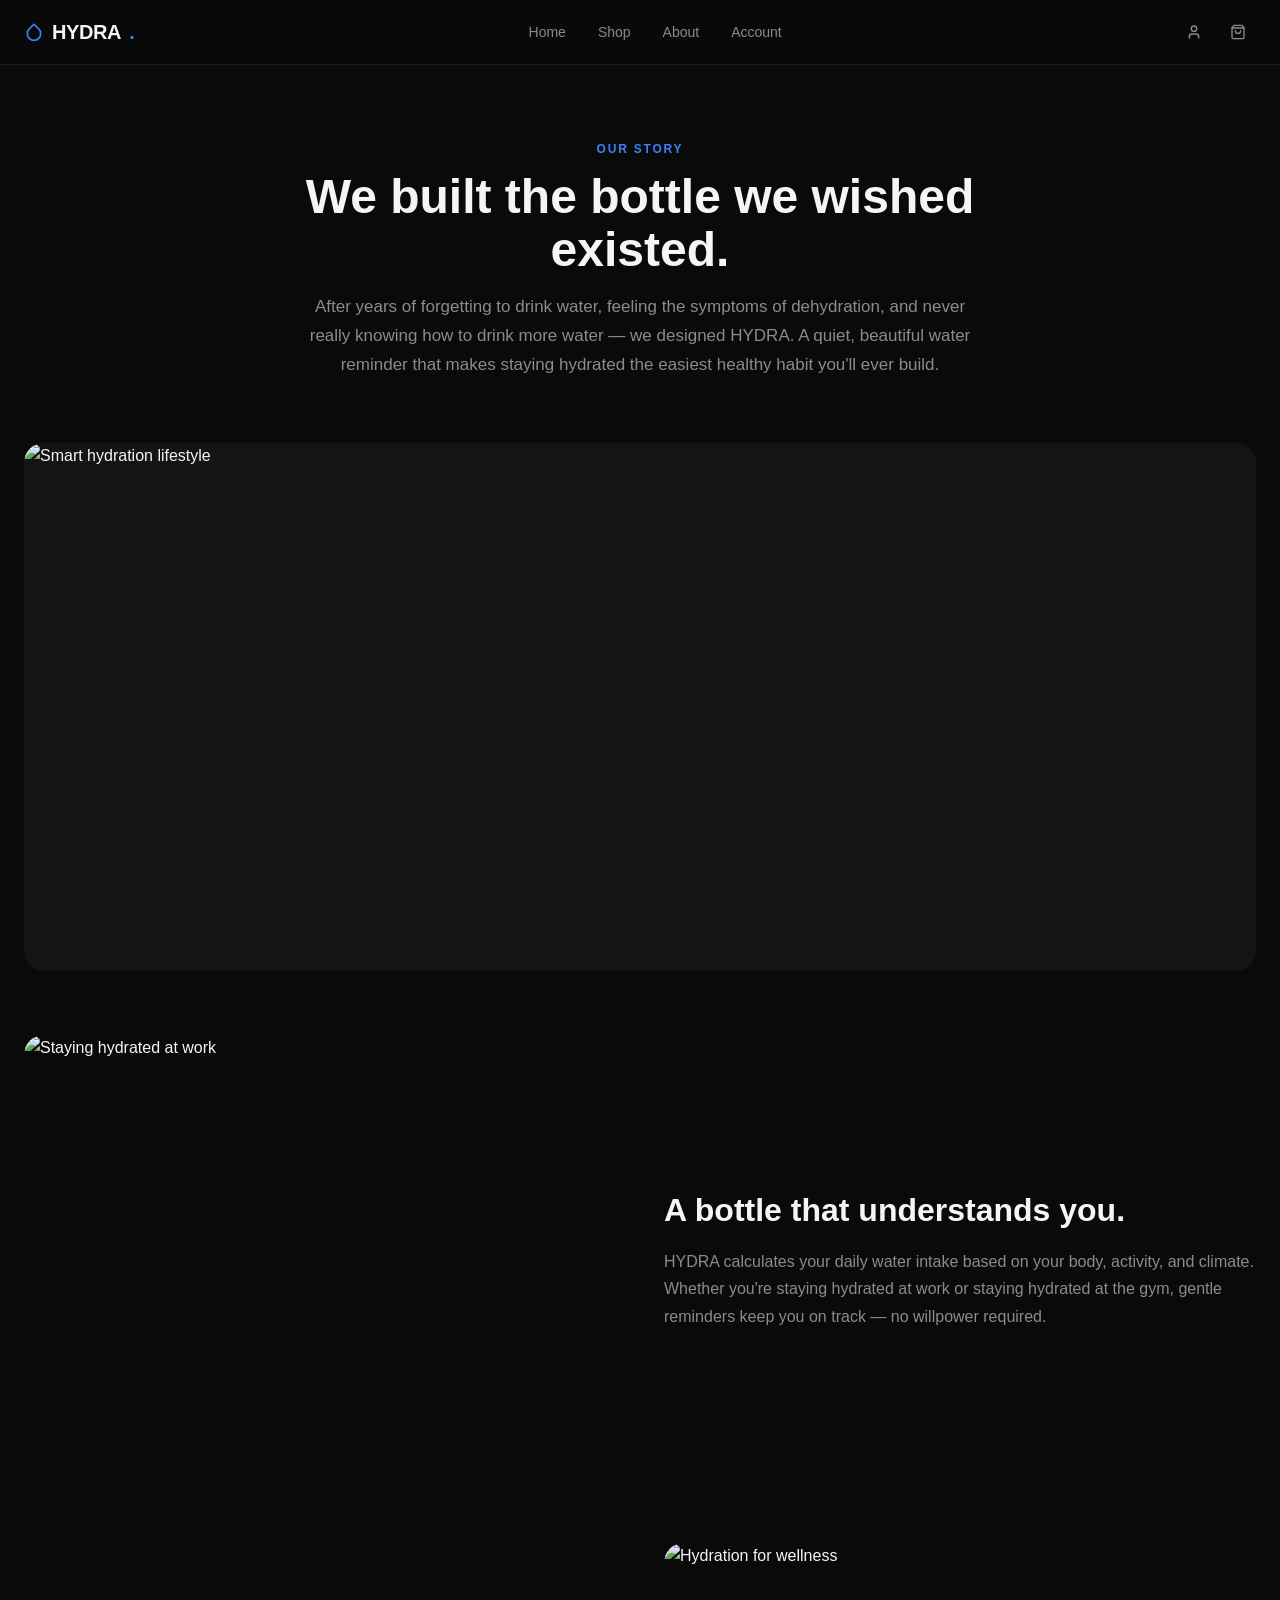
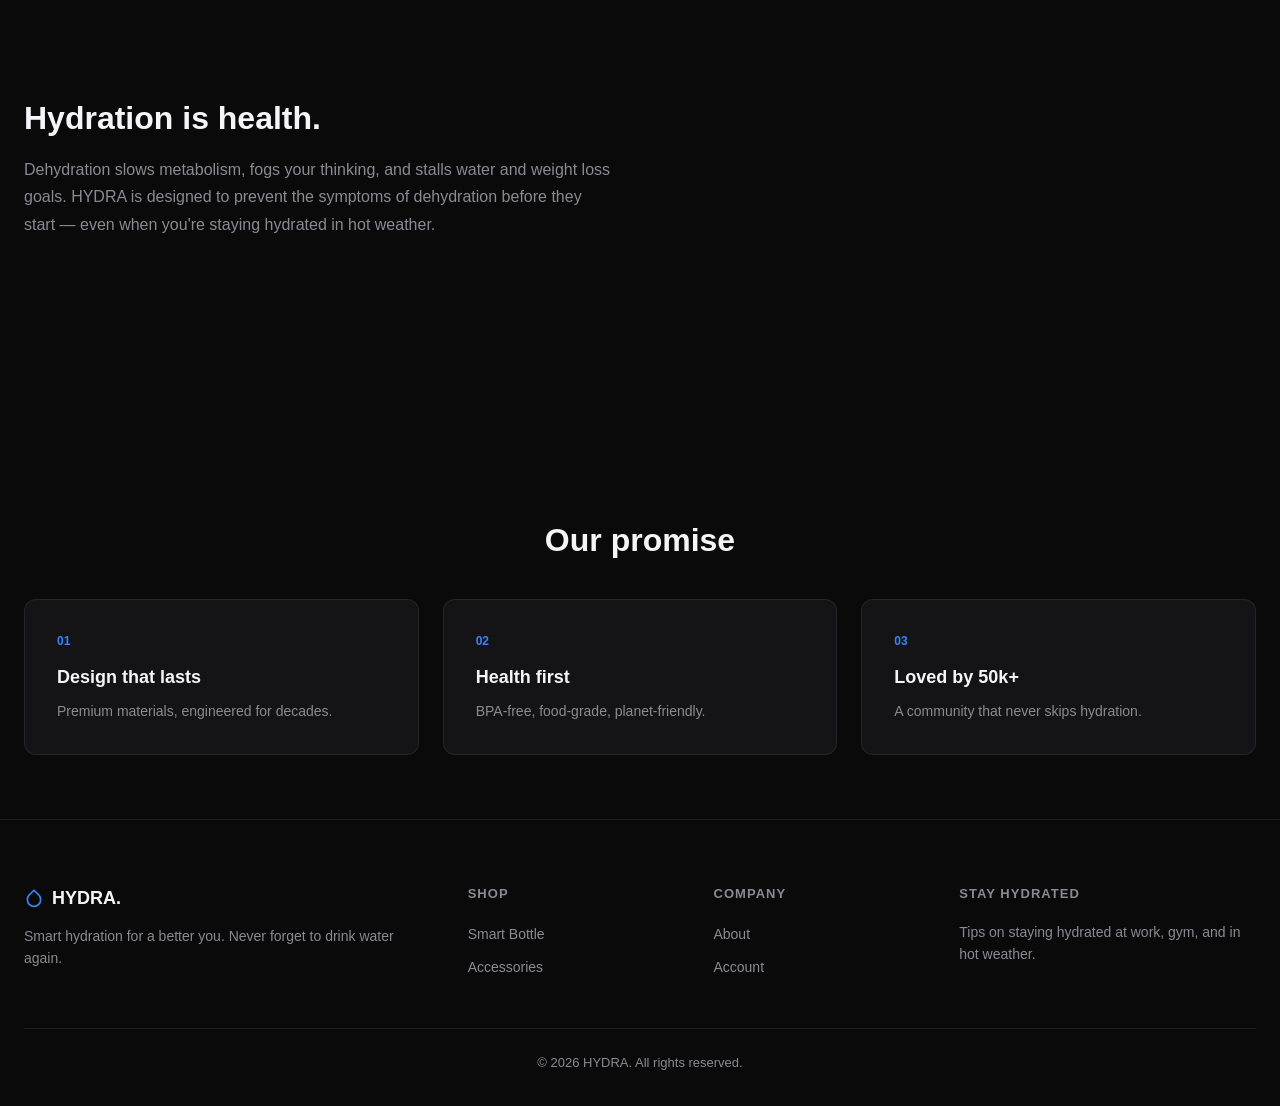
==== about.html @ 65dda7a4 "Add files via upload" ====
<!DOCTYPE html>
<html lang="en">
<head>
<meta charset="UTF-8">
<meta name="viewport" content="width=device-width, initial-scale=1.0">
<title>About HYDRA — Our Vision for Healthy Habits</title>
<meta name="description" content="HYDRA builds smart bottles that turn staying hydrated into an effortless healthy habit — from work to gym, in every climate.">
<link rel="stylesheet" href="styles.css">
</head>
<body>

<header class="site-header">
  <div class="nav-inner">
    <a href="index.html" class="brand">
      <svg width="20" height="20" viewBox="0 0 24 24" fill="none" stroke="currentColor" stroke-width="2" stroke-linecap="round" stroke-linejoin="round"><path d="M12 2.69 6.343 8.343a8 8 0 1 0 11.314 0z"/></svg>
      HYDRA<span class="dot">.</span>
    </a>
    <nav class="nav-links">
      <a href="index.html">Home</a>
      <a href="product.html">Shop</a>
      <a href="about.html">About</a>
      <a href="account.html">Account</a>
    </nav>
    <div class="nav-actions">
      <a href="account.html" class="icon-btn account-link" aria-label="Account">
        <svg width="16" height="16" viewBox="0 0 24 24" fill="none" stroke="currentColor" stroke-width="2" stroke-linecap="round" stroke-linejoin="round"><path d="M19 21v-2a4 4 0 0 0-4-4H9a4 4 0 0 0-4 4v2"/><circle cx="12" cy="7" r="4"/></svg>
      </a>
      <button class="icon-btn" data-open-cart aria-label="Cart">
        <svg width="16" height="16" viewBox="0 0 24 24" fill="none" stroke="currentColor" stroke-width="2" stroke-linecap="round" stroke-linejoin="round"><path d="M6 2 3 6v14a2 2 0 0 0 2 2h14a2 2 0 0 0 2-2V6l-3-4Z"/><path d="M3 6h18"/><path d="M16 10a4 4 0 0 1-8 0"/></svg>
        <span class="cart-badge" style="display:none;">0</span>
      </button>
      <button class="icon-btn mobile-menu-btn" aria-label="Menu">
        <svg width="16" height="16" viewBox="0 0 24 24" fill="none" stroke="currentColor" stroke-width="2" stroke-linecap="round" stroke-linejoin="round"><line x1="4" y1="6" x2="20" y2="6"/><line x1="4" y1="12" x2="20" y2="12"/><line x1="4" y1="18" x2="20" y2="18"/></svg>
      </button>
    </div>
  </div>
  <nav class="mobile-nav">
    <a href="index.html">Home</a>
    <a href="product.html">Shop</a>
    <a href="about.html">About</a>
    <a href="account.html">Account</a>
  </nav>
</header>

<section class="about-hero">
  <p class="eyebrow">Our Story</p>
  <h1>We built the bottle we wished existed.</h1>
  <p>After years of forgetting to drink water, feeling the symptoms of dehydration, and never really knowing how to drink more water — we designed HYDRA. A quiet, beautiful water reminder that makes staying hydrated the easiest healthy habit you'll ever build.</p>
</section>

<section class="about-banner">
  <div class="rounded-media aspect-21-9">
    <img src="C:\Users\hp\Desktop\images\banner.jpg.jpg" alt="Smart hydration lifestyle">
  </div>
</section>

<section class="about-split">
  <img src="C:\Users\hp\Desktop\images\intro.png" alt="Staying hydrated at work">
  <div>
    <h2>A bottle that understands you.</h2>
    <p>HYDRA calculates your daily water intake based on your body, activity, and climate. Whether you're staying hydrated at work or staying hydrated at the gym, gentle reminders keep you on track — no willpower required.</p>
  </div>
</section>

<section class="about-split reverse">
  <div class="img-col"><img src="C:\Users\hp\Desktop\images\lifestyle.jpg (2).jpg" alt="Hydration for wellness"></div>
  <div>
    <h2>Hydration is health.</h2>
    <p>Dehydration slows metabolism, fogs your thinking, and stalls water and weight loss goals. HYDRA is designed to prevent the symptoms of dehydration before they start — even when you're staying hydrated in hot weather.</p>
  </div>
</section>

<section class="promise-section">
  <h2>Our promise</h2>
  <div class="promise-grid">
    <div class="promise-card">
      <p class="num">01</p>
      <h3>Design that lasts</h3>
      <p>Premium materials, engineered for decades.</p>
    </div>
    <div class="promise-card">
      <p class="num">02</p>
      <h3>Health first</h3>
      <p>BPA-free, food-grade, planet-friendly.</p>
    </div>
    <div class="promise-card">
      <p class="num">03</p>
      <h3>Loved by 50k+</h3>
      <p>A community that never skips hydration.</p>
    </div>
  </div>
</section>

<footer class="site-footer">
  <div class="footer-grid">
    <div class="footer-col">
      <div class="footer-brand">
        <svg width="20" height="20" viewBox="0 0 24 24" fill="none" stroke="currentColor" stroke-width="2" stroke-linecap="round" stroke-linejoin="round"><path d="M12 2.69 6.343 8.343a8 8 0 1 0 11.314 0z"/></svg>
        HYDRA.
      </div>
      <p class="text-muted" style="font-size:0.875rem;">Smart hydration for a better you. Never forget to drink water again.</p>
    </div>
    <div class="footer-col">
      <h4>Shop</h4>
      <ul><li><a href="product.html">Smart Bottle</a></li><li><a href="product.html">Accessories</a></li></ul>
    </div>
    <div class="footer-col">
      <h4>Company</h4>
      <ul><li><a href="about.html">About</a></li><li><a href="account.html">Account</a></li></ul>
    </div>
    <div class="footer-col">
      <h4>Stay hydrated</h4>
      <p class="text-muted" style="font-size:0.875rem;">Tips on staying hydrated at work, gym, and in hot weather.</p>
    </div>
  </div>
  <div class="footer-bottom">© <span id="year"></span> HYDRA. All rights reserved.</div>
</footer>

<div class="overlay" data-close-cart></div>
<aside class="cart-drawer">
  <div class="cart-drawer-head">
    <h3>Your Cart</h3>
    <button class="icon-btn" data-close-cart aria-label="Close cart">
      <svg width="16" height="16" viewBox="0 0 24 24" fill="none" stroke="currentColor" stroke-width="2" stroke-linecap="round" stroke-linejoin="round"><line x1="18" y1="6" x2="6" y2="18"/><line x1="6" y1="6" x2="18" y2="18"/></svg>
    </button>
  </div>
  <div class="cart-items"></div>
  <div class="cart-footer" style="display:none;">
    <div class="cart-subtotal"><span>Subtotal</span><span>$0.00</span></div>
    <a href="checkout.html" class="btn btn-primary btn-block">Checkout</a>
  </div>
</aside>

<script src="main.js"></script>
<script>document.getElementById("year").textContent = new Date().getFullYear();</script>
</body>
</html>
---- styles.css ----
/* ============================================
   HYDRA — Design System
   ============================================ */

:root {
  --bg: #0a0a0b;
  --surface: #141416;
  --surface-2: #1c1c1f;
  --text: #f5f5f7;
  --text-muted: #8a8a93;
  --accent: #3b82f6;
  --accent-hover: #2563eb;
  --accent-glow: rgba(59, 130, 246, 0.25);
  --border: rgba(255,255,255,0.08);
  --radius: 12px;
  --radius-sm: 8px;
  --radius-lg: 20px;
  --shadow: 0 8px 32px rgba(0,0,0,0.4);
  --transition: 0.25s cubic-bezier(0.4,0,0.2,1);
  --font: -apple-system, BlinkMacSystemFont, "Segoe UI", Roboto, "Helvetica Neue", Arial, sans-serif;
}

* { margin: 0; padding: 0; box-sizing: border-box; }

html { scroll-behavior: smooth; }

body {
  font-family: var(--font);
  background: var(--bg);
  color: var(--text);
  line-height: 1.6;
  -webkit-font-smoothing: antialiased;
  overflow-x: hidden;
}

img { max-width: 100%; display: block; height: auto; }
a { color: inherit; text-decoration: none; }
button { font-family: inherit; cursor: pointer; border: none; background: none; color: inherit; }
ul { list-style: none; }

/* ============================================
   UTILITIES
   ============================================ */

.text-muted { color: var(--text-muted); }

.reveal {
  opacity: 0;
  transform: translateY(30px);
  transition: opacity 0.7s var(--transition), transform 0.7s var(--transition);
}
.reveal.visible {
  opacity: 1;
  transform: translateY(0);
}

/* ============================================
   HEADER & NAV
   ============================================ */

.site-header {
  position: fixed; top: 0; left: 0; right: 0; z-index: 100;
  background: rgba(10,10,11,0.75);
  backdrop-filter: blur(20px) saturate(1.2);
  -webkit-backdrop-filter: blur(20px) saturate(1.2);
  border-bottom: 1px solid var(--border);
}

.nav-inner {
  max-width: 1280px; margin: 0 auto;
  display: flex; align-items: center; justify-content: space-between;
  padding: 0 1.5rem; height: 64px;
}

.brand {
  display: flex; align-items: center; gap: 0.5rem;
  font-weight: 700; font-size: 1.25rem; letter-spacing: -0.02em;
  color: var(--text);
}
.brand svg { stroke: var(--accent); }
.brand .dot { color: var(--accent); }

.nav-links { display: flex; gap: 2rem; }
.nav-links a {
  font-size: 0.875rem; font-weight: 500; color: var(--text-muted);
  transition: color var(--transition);
}
.nav-links a:hover { color: var(--text); }

.nav-actions { display: flex; align-items: center; gap: 0.5rem; }

.icon-btn {
  width: 36px; height: 36px;
  display: flex; align-items: center; justify-content: center;
  border-radius: var(--radius-sm);
  color: var(--text-muted);
  transition: color var(--transition), background var(--transition);
  position: relative;
}
.icon-btn:hover { color: var(--text); background: var(--surface-2); }

.cart-badge {
  position: absolute; top: 2px; right: 2px;
  background: var(--accent); color: #fff;
  font-size: 0.625rem; font-weight: 700;
  width: 16px; height: 16px; border-radius: 50%;
  display: flex; align-items: center; justify-content: center;
}

.mobile-menu-btn { display: none; }

.mobile-nav {
  display: none;
  flex-direction: column;
  padding: 1rem 1.5rem;
  background: var(--surface);
  border-top: 1px solid var(--border);
  gap: 0.5rem;
}
.mobile-nav a {
  padding: 0.75rem 1rem; border-radius: var(--radius-sm);
  font-size: 0.9375rem; font-weight: 500; color: var(--text-muted);
  transition: background var(--transition), color var(--transition);
}
.mobile-nav a:hover { background: var(--surface-2); color: var(--text); }

/* ============================================
   BUTTONS
   ============================================ */

.btn {
  display: inline-flex; align-items: center; justify-content: center; gap: 0.5rem;
  padding: 0.75rem 1.5rem; border-radius: var(--radius);
  font-size: 0.9375rem; font-weight: 600;
  transition: all var(--transition);
}

.btn-primary {
  background: var(--accent); color: #fff;
  box-shadow: 0 0 0 0 var(--accent-glow);
}
.btn-primary:hover {
  background: var(--accent-hover);
  box-shadow: 0 0 20px var(--accent-glow);
  transform: translateY(-1px);
}
.btn-primary:disabled { opacity: 0.5; cursor: not-allowed; transform: none; }

.btn-outline {
  border: 1.5px solid var(--border);
  color: var(--text);
  background: transparent;
}
.btn-outline:hover { border-color: var(--text-muted); background: var(--surface); }

.btn-sm { padding: 0.5rem 1rem; font-size: 0.875rem; }
.btn-block { width: 100%; }

/* ============================================
   HERO
   ============================================ */

.hero {
  position: relative; min-height: 100vh;
  display: flex; align-items: center; justify-content: center;
  overflow: hidden;
}

.hero-media {
  position: absolute; inset: 0; z-index: 0;
}
.hero-media img {
  width: 100%; height: 100%; object-fit: cover;
  filter: brightness(0.45) saturate(0.9);
}

.hero-content {
  position: relative; z-index: 1;
  text-align: center; max-width: 680px;
  padding: 0 1.5rem;
}

.hero-badge {
  display: inline-flex; align-items: center; gap: 0.5rem;
  background: rgba(59,130,246,0.12);
  border: 1px solid rgba(59,130,246,0.2);
  color: var(--accent);
  font-size: 0.8125rem; font-weight: 600;
  padding: 0.4rem 0.9rem; border-radius: 100px;
  margin-bottom: 1.5rem;
}

.pulse-dot {
  width: 8px; height: 8px; border-radius: 50%;
  background: var(--accent);
  box-shadow: 0 0 8px var(--accent);
  animation: pulse 2s infinite;
}
@keyframes pulse {
  0%,100% { opacity: 1; transform: scale(1); }
  50% { opacity: 0.5; transform: scale(1.3); }
}

.hero-title {
  font-size: clamp(2.5rem, 6vw, 4.5rem);
  font-weight: 800; line-height: 1.05; letter-spacing: -0.03em;
  margin-bottom: 1.25rem;
}
.hero-title .grad {
  background: linear-gradient(135deg, #60a5fa, #a78bfa);
  -webkit-background-clip: text; -webkit-text-fill-color: transparent;
  background-clip: text;
}

.hero-sub {
  font-size: 1.125rem; color: var(--text-muted);
  max-width: 520px; margin: 0 auto 2rem;
  line-height: 1.7;
}

.hero-actions {
  display: flex; gap: 0.75rem; justify-content: center; flex-wrap: wrap;
}

.scroll-hint {
  position: absolute; bottom: 2rem; left: 50%; transform: translateX(-50%);
  font-size: 0.6875rem; font-weight: 600; letter-spacing: 0.15em;
  color: var(--text-muted); opacity: 0.6;
  animation: bounce 2s infinite;
}
@keyframes bounce {
  0%,100% { transform: translateX(-50%) translateY(0); }
  50% { transform: translateX(-50%) translateY(8px); }
}

/* ============================================
   SECTIONS
   ============================================ */

.section {
  max-width: 1280px; margin: 0 auto;
  padding: 6rem 1.5rem;
}

.eyebrow {
  font-size: 0.75rem; font-weight: 700; letter-spacing: 0.15em; text-transform: uppercase;
  color: var(--accent); margin-bottom: 0.75rem;
}

.h2 {
  font-size: clamp(1.75rem, 4vw, 2.75rem);
  font-weight: 700; line-height: 1.15; letter-spacing: -0.02em;
  margin-bottom: 1rem;
}

.body-text {
  font-size: 1.0625rem; color: var(--text-muted); line-height: 1.7;
  max-width: 540px;
}

.grid-2 {
  display: grid; grid-template-columns: 1fr 1fr; gap: 3rem; align-items: center;
}
.grid-3 {
  display: grid; grid-template-columns: repeat(3, 1fr); gap: 1.5rem;
}

.rounded-media {
  border-radius: var(--radius-lg); overflow: hidden;
  background: var(--surface);
}
.rounded-media img { width: 100%; height: 100%; object-fit: cover; }
.aspect-4-5 { aspect-ratio: 4/5; }
.aspect-5-4 { aspect-ratio: 5/4; }
.aspect-21-9 { aspect-ratio: 21/9; }

.media-card {
  border-radius: var(--radius-lg); overflow: hidden;
  background: var(--surface);
}
.media-card img { width: 100%; height: 100%; object-fit: cover; }

/* ============================================
   CHECK LIST
   ============================================ */

.check-list { margin-top: 1.5rem; display: flex; flex-direction: column; gap: 0.75rem; }
.check-list li {
  display: flex; align-items: center; gap: 0.75rem;
  font-size: 0.9375rem; color: var(--text-muted);
}
.bullet {
  width: 6px; height: 6px; border-radius: 50%;
  background: var(--accent); flex-shrink: 0;
}

/* ============================================
   FEATURE ROWS
   ============================================ */

.feature-row {
  display: flex; gap: 1rem; align-items: flex-start;
  padding: 1.25rem 0; border-bottom: 1px solid var(--border);
}
.feature-row:last-child { border-bottom: none; }
.feature-row h3 { font-size: 1rem; font-weight: 600; margin-bottom: 0.25rem; }
.feature-row p { font-size: 0.875rem; color: var(--text-muted); line-height: 1.6; }

.feature-icon {
  width: 40px; height: 40px; flex-shrink: 0;
  display: flex; align-items: center; justify-content: center;
  border-radius: var(--radius-sm);
  background: var(--surface-2); color: var(--accent);
}

/* ============================================
   WHY CHOOSE
   ============================================ */

.why-choose { background: var(--surface); border-radius: var(--radius-lg); padding: 2.5rem; }

.why-grid {
  display: grid; grid-template-columns: 220px 1fr; gap: 2rem; margin-top: 1.5rem;
}

.why-list { display: flex; flex-direction: column; gap: 0.5rem; }

.why-item {
  display: flex; align-items: center; gap: 0.75rem;
  padding: 0.875rem 1rem; border-radius: var(--radius-sm);
  font-size: 0.9375rem; font-weight: 500; color: var(--text-muted);
  transition: all var(--transition);
  text-align: left; width: 100%;
}
.why-item:hover { background: var(--surface-2); color: var(--text); }
.why-item.active { background: var(--surface-2); color: var(--text); box-shadow: inset 2px 0 0 var(--accent); }

.icon-wrap {
  width: 32px; height: 32px; border-radius: 8px;
  display: flex; align-items: center; justify-content: center;
  background: var(--bg); color: var(--accent);
}

.why-detail h3 { font-size: 1.25rem; font-weight: 700; margin-bottom: 0.5rem; }
.why-detail p { color: var(--text-muted); line-height: 1.6; margin-bottom: 1rem; }

.included {
  display: inline-flex; align-items: center; gap: 0.5rem;
  font-size: 0.8125rem; font-weight: 600; color: #22c55e;
  background: rgba(34,197,94,0.08); padding: 0.4rem 0.75rem; border-radius: 100px;
}

/* ============================================
   CHIPS
   ============================================ */

.chip-grid { display: flex; gap: 0.75rem; flex-wrap: wrap; margin-top: 1.5rem; }
.chip {
  display: inline-flex; align-items: center; gap: 0.5rem;
  padding: 0.5rem 1rem; border-radius: 100px;
  background: var(--surface); border: 1px solid var(--border);
  font-size: 0.875rem; font-weight: 500; color: var(--text-muted);
  transition: all var(--transition);
}
.chip:hover { border-color: var(--accent); color: var(--accent); }

/* ============================================
   PRODUCT CARDS
   ============================================ */

.section-head {
  display: flex; justify-content: space-between; align-items: flex-end;
  margin-bottom: 2rem;
}
.section-head a {
  font-size: 0.875rem; font-weight: 600; color: var(--accent);
  transition: opacity var(--transition);
}
.section-head a:hover { opacity: 0.8; }

.product-card { display: block; }
.product-card .media {
  position: relative; border-radius: var(--radius); overflow: hidden;
  background: var(--surface); aspect-ratio: 1;
  margin-bottom: 1rem;
}
.product-card .media img {
  width: 100%; height: 100%; object-fit: cover;
  transition: transform 0.6s var(--transition);
}
.product-card:hover .media img { transform: scale(1.05); }

.tag-badge {
  position: absolute; top: 0.75rem; left: 0.75rem;
  background: var(--accent); color: #fff;
  font-size: 0.6875rem; font-weight: 700;
  padding: 0.25rem 0.6rem; border-radius: 100px;
}

.product-meta {
  display: flex; justify-content: space-between; align-items: center;
}
.product-meta p:first-child { font-weight: 600; font-size: 0.9375rem; }
.product-meta p:last-child { color: var(--text-muted); font-weight: 500; }

/* ============================================
   TESTIMONIALS
   ============================================ */

.testi-head { text-align: center; margin-bottom: 3rem; }
.testi-head .stars { justify-content: center; margin-bottom: 1rem; }
.testi-head h2 { font-size: clamp(1.5rem, 3.5vw, 2.25rem); font-weight: 700; }

.stars { display: flex; gap: 0.25rem; color: #fbbf24; }
.stars svg { fill: currentColor; }

.testi-card {
  background: var(--surface); border-radius: var(--radius);
  padding: 1.75rem; border: 1px solid var(--border);
  transition: transform var(--transition), border-color var(--transition);
}
.testi-card:hover { transform: translateY(-4px); border-color: rgba(59,130,246,0.2); }
.testi-card .stars { margin-bottom: 1rem; }
.testi-card .quote {
  font-size: 0.9375rem; line-height: 1.7; color: var(--text-muted);
  margin-bottom: 1.25rem;
}
.testi-card .who .name { font-weight: 600; font-size: 0.875rem; }
.testi-card .who .role { font-size: 0.8125rem; color: var(--text-muted); }

/* ============================================
   CTA BOX
   ============================================ */

.cta-box {
  background: linear-gradient(135deg, var(--surface), var(--surface-2));
  border-radius: var(--radius-lg); padding: 4rem 2rem;
  text-align: center; border: 1px solid var(--border);
}
.cta-box h2 {
  font-size: clamp(1.75rem, 4vw, 2.75rem); font-weight: 700;
  margin-bottom: 0.75rem;
}
.cta-box p { color: var(--text-muted); margin-bottom: 1.75rem; }

/* ============================================
   QUICK BUY BAR
   ============================================ */

.quick-buy {
  position: fixed; bottom: 0; left: 0; right: 0; z-index: 90;
  background: rgba(10,10,11,0.9);
  backdrop-filter: blur(16px);
  -webkit-backdrop-filter: blur(16px);
  border-top: 1px solid var(--border);
  padding: 0.75rem 1.5rem;
  display: flex; align-items: center; justify-content: space-between; gap: 1rem;
  transform: translateY(100%);
  transition: transform 0.4s var(--transition);
}
.quick-buy.show { transform: translateY(0); }
.quick-buy img {
  width: 40px; height: 40px; border-radius: var(--radius-sm);
  object-fit: cover; background: var(--surface);
}
.quick-buy .info { flex: 1; }
.quick-buy .info p:first-child { font-weight: 600; font-size: 0.875rem; }
.quick-buy .info p:last-child { font-size: 0.8125rem; color: var(--text-muted); }

/* ============================================
   FOOTER
   ============================================ */

.site-footer {
  border-top: 1px solid var(--border);
  padding: 4rem 1.5rem 2rem;
  max-width: 1280px; margin: 0 auto;
}

.footer-grid {
  display: grid; grid-template-columns: 2fr 1fr 1fr 1.5fr; gap: 3rem;
  margin-bottom: 3rem;
}

.footer-brand {
  display: flex; align-items: center; gap: 0.5rem;
  font-weight: 700; font-size: 1.125rem; margin-bottom: 0.75rem;
}
.footer-brand svg { stroke: var(--accent); }

.footer-col h4 {
  font-size: 0.8125rem; font-weight: 700; letter-spacing: 0.08em; text-transform: uppercase;
  color: var(--text-muted); margin-bottom: 1rem;
}
.footer-col ul { display: flex; flex-direction: column; gap: 0.5rem; }
.footer-col a {
  font-size: 0.875rem; color: var(--text-muted);
  transition: color var(--transition);
}
.footer-col a:hover { color: var(--text); }

.footer-bottom {
  border-top: 1px solid var(--border); padding-top: 1.5rem;
  font-size: 0.8125rem; color: var(--text-muted); text-align: center;
}

/* ============================================
   CART DRAWER
   ============================================ */

.overlay {
  position: fixed; inset: 0; z-index: 140;
  background: rgba(0,0,0,0.6);
  opacity: 0; pointer-events: none;
  transition: opacity 0.3s;
}
.overlay.open { opacity: 1; pointer-events: auto; }

.cart-drawer {
  position: fixed; top: 0; right: 0; bottom: 0; z-index: 150;
  width: 100%; max-width: 420px;
  background: var(--bg);
  border-left: 1px solid var(--border);
  transform: translateX(100%);
  transition: transform 0.4s cubic-bezier(0.16,1,0.3,1);
  display: flex; flex-direction: column;
}
.cart-drawer.open { transform: translateX(0); }

.cart-drawer-head {
  display: flex; justify-content: space-between; align-items: center;
  padding: 1.25rem 1.5rem; border-bottom: 1px solid var(--border);
}
.cart-drawer-head h3 { font-size: 1.125rem; font-weight: 700; }

.cart-items {
  flex: 1; overflow-y: auto; padding: 1rem 1.5rem;
  display: flex; flex-direction: column; gap: 1rem;
}

.cart-item {
  display: flex; gap: 1rem; align-items: center;
  padding: 0.75rem; border-radius: var(--radius-sm);
  background: var(--surface); border: 1px solid var(--border);
}
.cart-item img {
  width: 56px; height: 56px; border-radius: var(--radius-sm);
  object-fit: cover; background: var(--surface-2);
}
.cart-item-body { flex: 1; min-width: 0; }
.cart-item-body p:first-child { font-weight: 600; font-size: 0.875rem; white-space: nowrap; overflow: hidden; text-overflow: ellipsis; }
.cart-item-body p:last-child { font-size: 0.75rem; color: var(--text-muted); }
.cart-item-qty {
  display: flex; align-items: center; gap: 0.5rem;
}
.cart-item-qty button {
  width: 28px; height: 28px; border-radius: 6px;
  background: var(--surface-2); color: var(--text-muted);
  font-size: 1rem; display: flex; align-items: center; justify-content: center;
  transition: all var(--transition);
}
.cart-item-qty button:hover { background: var(--accent); color: #fff; }
.cart-item-qty span { font-size: 0.875rem; font-weight: 600; min-width: 20px; text-align: center; }

.cart-item-remove {
  color: var(--text-muted); padding: 0.25rem;
  transition: color var(--transition);
}
.cart-item-remove:hover { color: #ef4444; }

.cart-empty {
  text-align: center; padding: 3rem 1rem; color: var(--text-muted);
}
.cart-empty a { color: var(--accent); font-weight: 600; }

.cart-footer {
  padding: 1.25rem 1.5rem; border-top: 1px solid var(--border);
}

.cart-subtotal {
  display: flex; justify-content: space-between; align-items: center;
  margin-bottom: 1rem; font-weight: 600;
}
.cart-subtotal span:last-child { font-size: 1.125rem; }

/* ============================================
   PRODUCT PAGE (PDP)
   ============================================ */

.product-page { padding-top: 80px; max-width: 1280px; margin: 0 auto; padding: 80px 1.5rem 4rem; }

.product-layout {
  display: grid; grid-template-columns: 1.1fr 1fr; gap: 3rem;
}

.gallery-main {
  border-radius: var(--radius-lg); overflow: hidden;
  background: var(--surface); aspect-ratio: 1;
  margin-bottom: 1rem;
}
.gallery-main img {
  width: 100%; height: 100%; object-fit: cover;
}

.gallery-thumbs {
  display: grid; grid-template-columns: repeat(4, 1fr); gap: 0.75rem;
}
.gallery-thumbs button {
  border-radius: var(--radius-sm); overflow: hidden;
  background: var(--surface); aspect-ratio: 1;
  border: 2px solid transparent;
  transition: border-color var(--transition);
  padding: 0;
}
.gallery-thumbs button.active { border-color: var(--accent); }
.gallery-thumbs button img { width: 100%; height: 100%; object-fit: cover; }

.pdp-rating { display: flex; align-items: center; gap: 0.5rem; margin-bottom: 0.75rem; }
.pdp-title { font-size: clamp(1.75rem, 3vw, 2.5rem); font-weight: 800; margin-bottom: 0.25rem; }
.pdp-tagline { color: var(--text-muted); margin-bottom: 1rem; }
.pdp-price { font-size: 1.75rem; font-weight: 700; margin-bottom: 1.25rem; }
.pdp-price .was {
  font-size: 1.125rem; color: var(--text-muted); text-decoration: line-through;
  margin-left: 0.5rem; font-weight: 500;
}
.pdp-desc { color: var(--text-muted); line-height: 1.7; margin-bottom: 1.5rem; }

.option-group { margin-bottom: 1.25rem; }
.option-label { font-size: 0.8125rem; font-weight: 600; color: var(--text-muted); margin-bottom: 0.5rem; }

.pill-group { display: flex; gap: 0.5rem; flex-wrap: wrap; }
.pill {
  padding: 0.5rem 1rem; border-radius: 100px;
  border: 1.5px solid var(--border); background: transparent;
  font-size: 0.875rem; font-weight: 500; color: var(--text-muted);
  transition: all var(--transition);
}
.pill:hover { border-color: var(--text-muted); color: var(--text); }
.pill.active { border-color: var(--accent); color: var(--accent); background: rgba(59,130,246,0.08); }

.pdp-add-btn { margin: 1rem 0 1.5rem; }

.perk-grid {
  display: grid; grid-template-columns: repeat(3, 1fr); gap: 0.75rem;
  margin-bottom: 2rem;
}
.perk {
  display: flex; align-items: center; gap: 0.5rem;
  font-size: 0.8125rem; color: var(--text-muted);
}
.perk svg { color: var(--accent); flex-shrink: 0; }

/* Specs */
.spec-list { border-top: 1px solid var(--border); }
.spec-item { border-bottom: 1px solid var(--border); }
.spec-trigger {
  display: flex; justify-content: space-between; align-items: center;
  width: 100%; padding: 1rem 0;
  font-size: 0.9375rem; font-weight: 600;
  transition: color var(--transition);
}
.spec-trigger:hover { color: var(--accent); }
.spec-trigger svg { transition: transform var(--transition); }
.spec-item.open .spec-trigger svg { transform: rotate(180deg); }

.spec-panel {
  display: grid; grid-template-rows: 0fr;
  transition: grid-template-rows 0.3s ease;
}
.spec-item.open .spec-panel { grid-template-rows: 1fr; }
.spec-panel-inner { overflow: hidden; padding-bottom: 1rem; }
.spec-panel-inner ul { display: flex; flex-direction: column; gap: 0.5rem; }
.spec-panel-inner li {
  display: flex; align-items: center; gap: 0.5rem;
  font-size: 0.875rem; color: var(--text-muted);
}
.spec-panel-inner li svg { color: #22c55e; flex-shrink: 0; }
.spec-panel-inner dl { display: grid; grid-template-columns: 120px 1fr; gap: 0.5rem 1rem; }
.spec-panel-inner dt { font-size: 0.8125rem; }
.spec-panel-inner dd { font-size: 0.875rem; font-weight: 500; }
.spec-panel-inner p { font-size: 0.875rem; color: var(--text-muted); line-height: 1.6; }

/* Sticky bar */
.sticky-bar {
  position: fixed; bottom: 0; left: 0; right: 0; z-index: 90;
  background: rgba(10,10,11,0.92);
  backdrop-filter: blur(16px);
  -webkit-backdrop-filter: blur(16px);
  border-top: 1px solid var(--border);
  transform: translateY(100%);
  transition: transform 0.4s var(--transition);
}
.sticky-bar.show { transform: translateY(0); }
.sticky-bar-inner {
  max-width: 1280px; margin: 0 auto;
  display: flex; align-items: center; justify-content: space-between;
  padding: 0.75rem 1.5rem; gap: 1rem;
}
.sticky-bar-left { display: flex; align-items: center; gap: 0.75rem; }
.sticky-bar-left img { width: 40px; height: 40px; border-radius: var(--radius-sm); object-fit: cover; }
.sticky-bar-left p:first-child { font-weight: 600; font-size: 0.875rem; }
.sticky-bar-left p:last-child { font-size: 0.8125rem; color: var(--text-muted); }

/* ============================================
   ABOUT PAGE
   ============================================ */

.about-hero {
  padding: 140px 1.5rem 4rem; max-width: 720px; margin: 0 auto;
  text-align: center;
}
.about-hero h1 {
  font-size: clamp(2rem, 5vw, 3rem); font-weight: 800;
  line-height: 1.1; margin-bottom: 1rem;
}
.about-hero > p:last-child { color: var(--text-muted); font-size: 1.0625rem; line-height: 1.7; }

.about-banner { max-width: 1280px; margin: 0 auto; padding: 0 1.5rem 4rem; }

.about-split {
  max-width: 1280px; margin: 0 auto; padding: 0 1.5rem 4rem;
  display: grid; grid-template-columns: 1fr 1fr; gap: 3rem; align-items: center;
}
.about-split img { border-radius: var(--radius-lg); width: 100%; aspect-ratio: 4/3; object-fit: cover; }
.about-split h2 { font-size: clamp(1.5rem, 3vw, 2rem); font-weight: 700; margin-bottom: 0.75rem; }
.about-split p { color: var(--text-muted); line-height: 1.7; }
.about-split.reverse { direction: rtl; }
.about-split.reverse > * { direction: ltr; }

.promise-section { max-width: 1280px; margin: 0 auto; padding: 4rem 1.5rem; }
.promise-section h2 { font-size: clamp(1.5rem, 3vw, 2rem); font-weight: 700; margin-bottom: 2rem; text-align: center; }

.promise-grid {
  display: grid; grid-template-columns: repeat(3, 1fr); gap: 1.5rem;
}
.promise-card {
  background: var(--surface); border-radius: var(--radius);
  padding: 2rem; border: 1px solid var(--border);
  transition: transform var(--transition), border-color var(--transition);
}
.promise-card:hover { transform: translateY(-4px); border-color: rgba(59,130,246,0.2); }
.promise-card .num { font-size: 0.75rem; font-weight: 700; color: var(--accent); margin-bottom: 0.75rem; }
.promise-card h3 { font-size: 1.125rem; font-weight: 700; margin-bottom: 0.5rem; }
.promise-card p { font-size: 0.875rem; color: var(--text-muted); line-height: 1.6; }

/* ============================================
   ACCOUNT PAGE
   ============================================ */

.account-page { padding: 100px 1.5rem 4rem; max-width: 960px; margin: 0 auto; }

.account-head {
  display: flex; justify-content: space-between; align-items: flex-end;
  margin-bottom: 2rem;
}
.account-head h1 { font-size: clamp(1.5rem, 3vw, 2rem); font-weight: 700; }
.member-since { font-size: 0.8125rem; color: var(--text-muted); }

.stat-grid {
  display: grid; grid-template-columns: repeat(4, 1fr); gap: 1rem;
  margin-bottom: 2.5rem;
}
.stat-card {
  background: var(--surface); border-radius: var(--radius);
  padding: 1.25rem; border: 1px solid var(--border);
  transition: border-color var(--transition);
}
.stat-card:hover { border-color: rgba(59,130,246,0.2); }
.stat-card svg { color: var(--accent); margin-bottom: 0.75rem; }
.stat-card .label { font-size: 0.75rem; color: var(--text-muted); margin-bottom: 0.25rem; }
.stat-card .value { font-size: 1.5rem; font-weight: 700; }

.account-grid {
  display: grid; grid-template-columns: 2fr 1fr; gap: 2rem;
}
.account-grid > div:first-child h2 { font-size: 1.125rem; font-weight: 700; margin-bottom: 1rem; }

.orders-table { display: flex; flex-direction: column; gap: 0.75rem; }
.order-item {
  display: grid; grid-template-columns: 2fr 1fr 1fr auto; gap: 1rem;
  align-items: center; padding: 1rem 1.25rem;
  background: var(--surface); border-radius: var(--radius-sm);
  border: 1px solid var(--border);
}
.order-item .item-name { font-weight: 600; font-size: 0.875rem; }
.order-item .item-id { font-size: 0.75rem; color: var(--text-muted); }
.order-item .item-date { font-size: 0.8125rem; color: var(--text-muted); }
.order-item .item-status {
  font-size: 0.75rem; font-weight: 600;
  background: rgba(34,197,94,0.1); color: #22c55e;
  padding: 0.25rem 0.6rem; border-radius: 100px; text-align: center;
}
.order-item .item-total { font-weight: 700; font-size: 0.9375rem; text-align: right; }

.hydration-aside {
  background: var(--surface); border-radius: var(--radius);
  padding: 1.5rem; border: 1px solid var(--border);
  position: sticky; top: 100px;
}
.hydration-aside h3 { font-size: 1rem; font-weight: 700; margin-bottom: 0.25rem; }
.hydration-aside > p { font-size: 0.8125rem; color: var(--text-muted); margin-bottom: 1.25rem; }

.hydration-value { margin-bottom: 1rem; }
.hydration-value .num { font-size: 2.5rem; font-weight: 800; color: var(--accent); }
.hydration-value .unit { font-size: 0.875rem; color: var(--text-muted); margin-left: 0.25rem; }

.progress-track {
  width: 100%; height: 6px; border-radius: 100px;
  background: var(--surface-2); overflow: hidden; margin-bottom: 0.75rem;
}
.progress-fill {
  height: 100%; width: 72%; border-radius: 100px;
  background: linear-gradient(90deg, var(--accent), #a78bfa);
}
.progress-label { font-size: 0.8125rem; color: var(--text-muted); }

/* ============================================
   CHECKOUT PAGE
   ============================================ */

.checkout-page { padding: 100px 1.5rem 4rem; max-width: 1100px; margin: 0 auto; }

.checkout-layout {
  display: grid; grid-template-columns: 1.2fr 0.8fr; gap: 3rem;
}

.form-section { margin-bottom: 2rem; }
.form-section h2 {
  font-size: 1.125rem; font-weight: 700; margin-bottom: 1rem;
  display: flex; align-items: center; gap: 0.5rem;
}
.form-section h2 .lock { color: var(--text-muted); }

.form-grid { display: flex; flex-direction: column; gap: 1rem; }

.field { display: flex; flex-direction: column; gap: 0.375rem; }
.field span { font-size: 0.8125rem; font-weight: 500; color: var(--text-muted); }
.field input {
  padding: 0.75rem 1rem; border-radius: var(--radius-sm);
  border: 1.5px solid var(--border); background: var(--surface);
  color: var(--text); font-size: 0.9375rem;
  transition: border-color var(--transition), box-shadow var(--transition);
}
.field input:focus {
  outline: none; border-color: var(--accent);
  box-shadow: 0 0 0 3px var(--accent-glow);
}
.field input::placeholder { color: var(--text-muted); opacity: 0.5; }

.form-row-2 { display: grid; grid-template-columns: 1fr 1fr; gap: 1rem; }
.form-row-3 { display: grid; grid-template-columns: 1fr 1fr 1fr; gap: 1rem; }

.order-summary {
  background: var(--surface); border-radius: var(--radius);
  padding: 1.5rem; border: 1px solid var(--border);
  position: sticky; top: 100px; height: fit-content;
}
.order-summary h3 { font-size: 1rem; font-weight: 700; margin-bottom: 1rem; }
.order-summary .empty { font-size: 0.875rem; color: var(--text-muted); }
.order-summary .empty a { color: var(--accent); font-weight: 600; }

.order-row {
  display: flex; gap: 0.75rem; align-items: center;
  padding: 0.75rem 0; border-bottom: 1px solid var(--border);
}
.order-row:last-of-type { border-bottom: none; }
.order-row img { width: 48px; height: 48px; border-radius: var(--radius-sm); object-fit: cover; }
.order-row-body { flex: 1; }
.order-row-body p:first-child { font-weight: 600; font-size: 0.875rem; }
.order-row-body p:last-child { font-size: 0.75rem; color: var(--text-muted); }
.order-row-price { font-weight: 700; font-size: 0.9375rem; }

.summary-totals { margin-top: 1rem; padding-top: 1rem; border-top: 1px solid var(--border); }
.summary-row { display: flex; justify-content: space-between; font-size: 0.875rem; color: var(--text-muted); margin-bottom: 0.5rem; }
.summary-row.bold { font-weight: 700; color: var(--text); font-size: 1rem; margin-top: 0.5rem; padding-top: 0.5rem; border-top: 1px solid var(--border); }

.order-confirmed {
  min-height: 60vh; display: flex; flex-direction: column;
  align-items: center; justify-content: center; text-align: center;
  padding: 6rem 1.5rem;
}
.check-circle {
  width: 72px; height: 72px; border-radius: 50%;
  background: rgba(34,197,94,0.1); color: #22c55e;
  display: flex; align-items: center; justify-content: center;
  margin-bottom: 1.5rem;
}
.order-confirmed h1 { font-size: clamp(1.75rem, 4vw, 2.5rem); font-weight: 700; margin-bottom: 0.75rem; }
.order-confirmed p { color: var(--text-muted); max-width: 400px; margin-bottom: 2rem; }

/* ============================================
   RESPONSIVE
   ============================================ */

@media (max-width: 1024px) {
  .product-layout { grid-template-columns: 1fr; }
  .checkout-layout { grid-template-columns: 1fr; }
  .account-grid { grid-template-columns: 1fr; }
  .why-grid { grid-template-columns: 1fr; }
  .promise-grid { grid-template-columns: 1fr; }
  .footer-grid { grid-template-columns: 1fr 1fr; gap: 2rem; }
}

@media (max-width: 768px) {
  .nav-links { display: none; }
  .mobile-menu-btn { display: flex; }
  .mobile-nav.open { display: flex; }

  .grid-2 { grid-template-columns: 1fr; gap: 2rem; }
  .grid-3 { grid-template-columns: 1fr; }
  .section { padding: 4rem 1rem; }

  .hero-actions { flex-direction: column; align-items: center; }
  .hero-actions .btn { width: 100%; max-width: 280px; }

  .stat-grid { grid-template-columns: repeat(2, 1fr); }
  .order-item { grid-template-columns: 1fr; gap: 0.5rem; }
  .form-row-2, .form-row-3 { grid-template-columns: 1fr; }

  .about-split { grid-template-columns: 1fr; }
  .about-split.reverse { direction: ltr; }

  .footer-grid { grid-template-columns: 1fr; gap: 1.5rem; }
  .cart-drawer { max-width: 100%; }
}

/* Toast notification */
.toast {
  position: fixed; bottom: 100px; left: 50%; transform: translateX(-50%) translateY(20px);
  background: var(--surface-2); color: var(--text);
  padding: 0.875rem 1.5rem; border-radius: var(--radius);
  border: 1px solid var(--border); box-shadow: var(--shadow);
  font-size: 0.875rem; font-weight: 500;
  opacity: 0; pointer-events: none;
  transition: all 0.4s cubic-bezier(0.16,1,0.3,1);
  z-index: 200; display: flex; align-items: center; gap: 0.5rem;
}
.toast.show { opacity: 1; transform: translateX(-50%) translateY(0); }
.toast svg { color: #22c55e; }
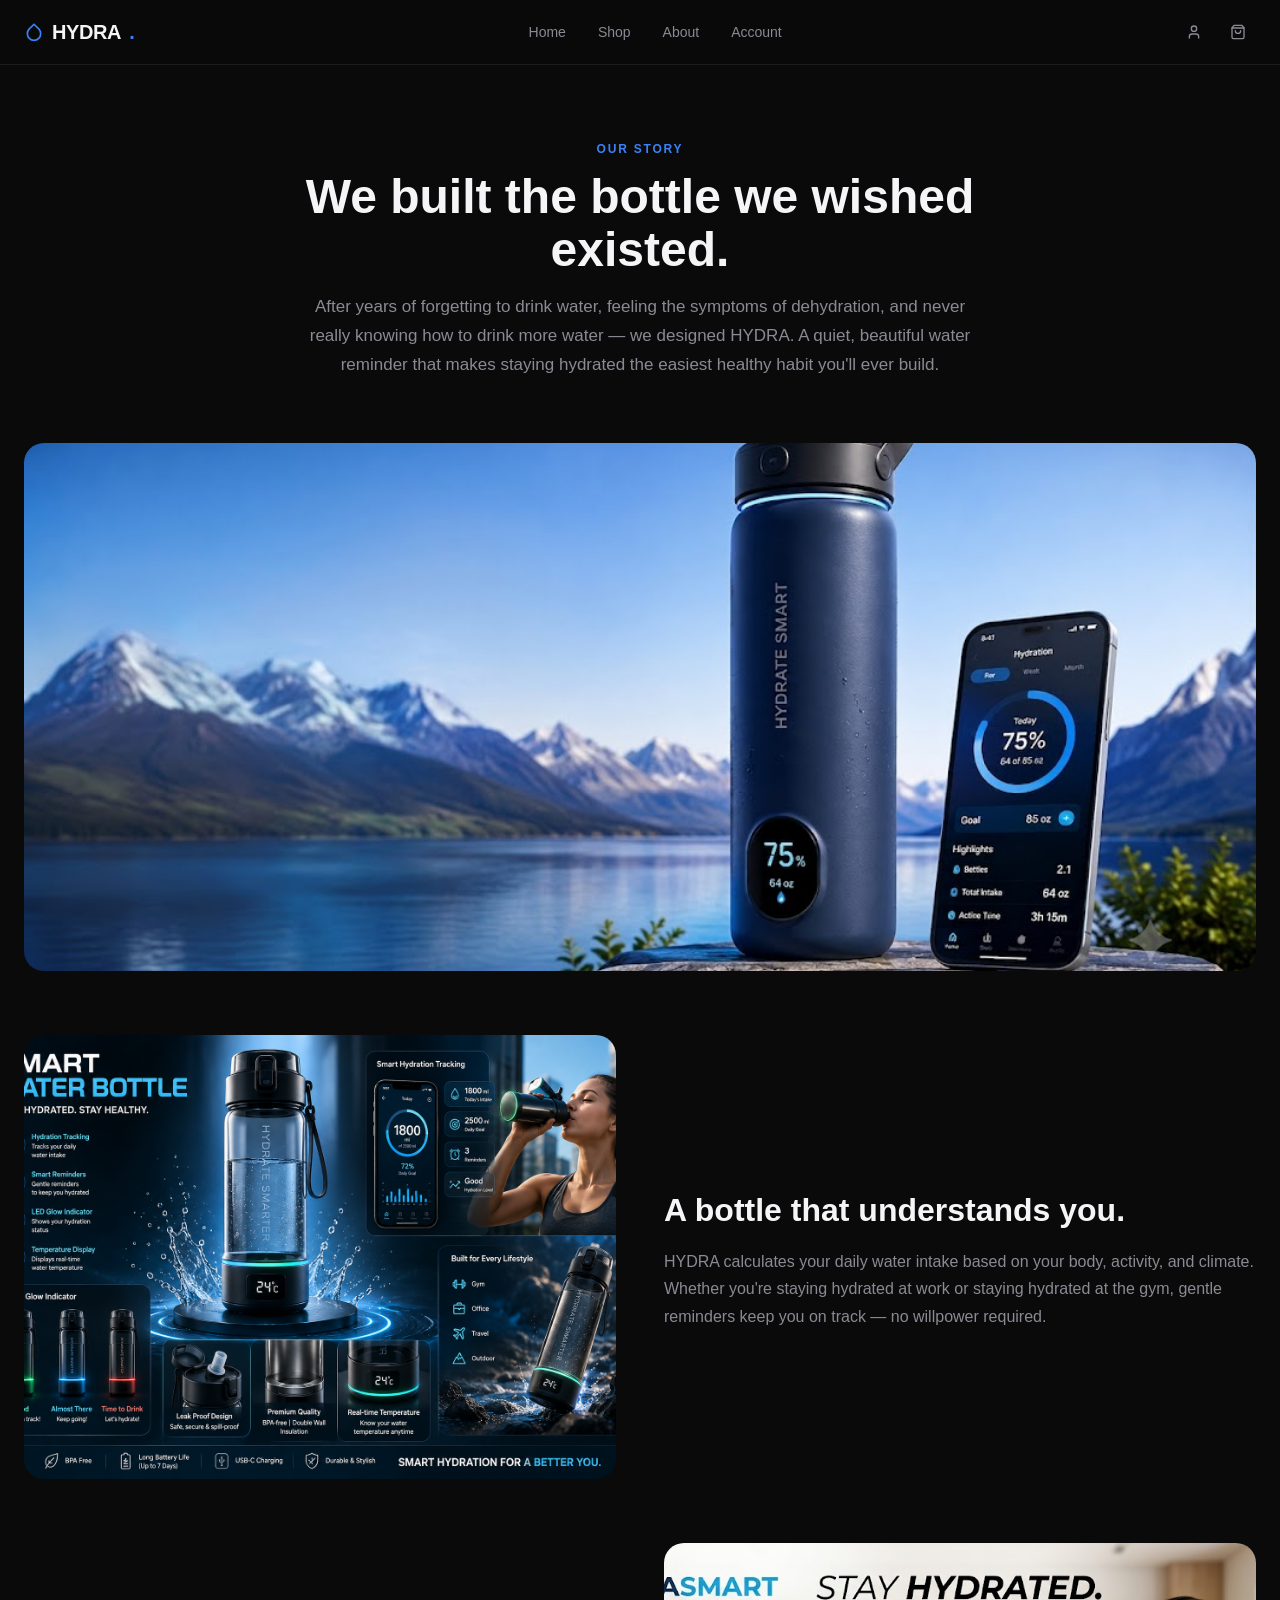
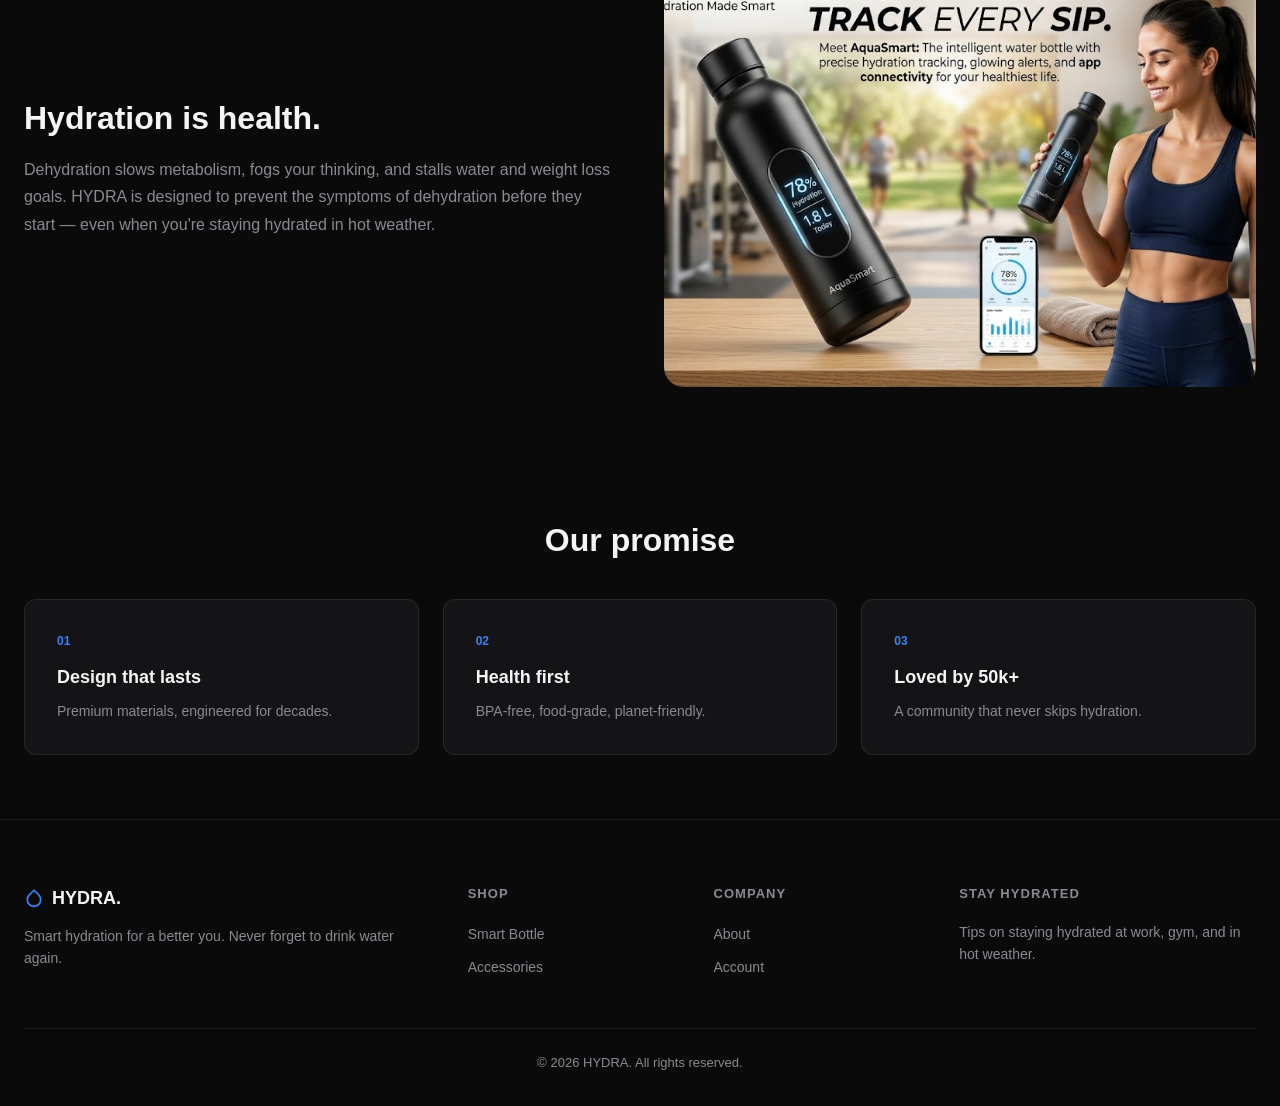
==== commit 7052459e: "Update about.html" ====
--- a/about.html
+++ b/about.html
@@ -50,12 +50,12 @@
 
 <section class="about-banner">
   <div class="rounded-media aspect-21-9">
-    <img src="C:\Users\hp\Desktop\images\banner.jpg.jpg" alt="Smart hydration lifestyle">
+    <img src="banner.jpg.jpg" alt="Smart hydration lifestyle">
   </div>
 </section>
 
 <section class="about-split">
-  <img src="C:\Users\hp\Desktop\images\intro.png" alt="Staying hydrated at work">
+  <img src="intro.png" alt="Staying hydrated at work">
   <div>
     <h2>A bottle that understands you.</h2>
     <p>HYDRA calculates your daily water intake based on your body, activity, and climate. Whether you're staying hydrated at work or staying hydrated at the gym, gentle reminders keep you on track — no willpower required.</p>
@@ -63,7 +63,7 @@
 </section>
 
 <section class="about-split reverse">
-  <div class="img-col"><img src="C:\Users\hp\Desktop\images\lifestyle.jpg (2).jpg" alt="Hydration for wellness"></div>
+  <div class="img-col"><img src="lifestyle.jpg (2).jpg" alt="Hydration for wellness"></div>
   <div>
     <h2>Hydration is health.</h2>
     <p>Dehydration slows metabolism, fogs your thinking, and stalls water and weight loss goals. HYDRA is designed to prevent the symptoms of dehydration before they start — even when you're staying hydrated in hot weather.</p>
